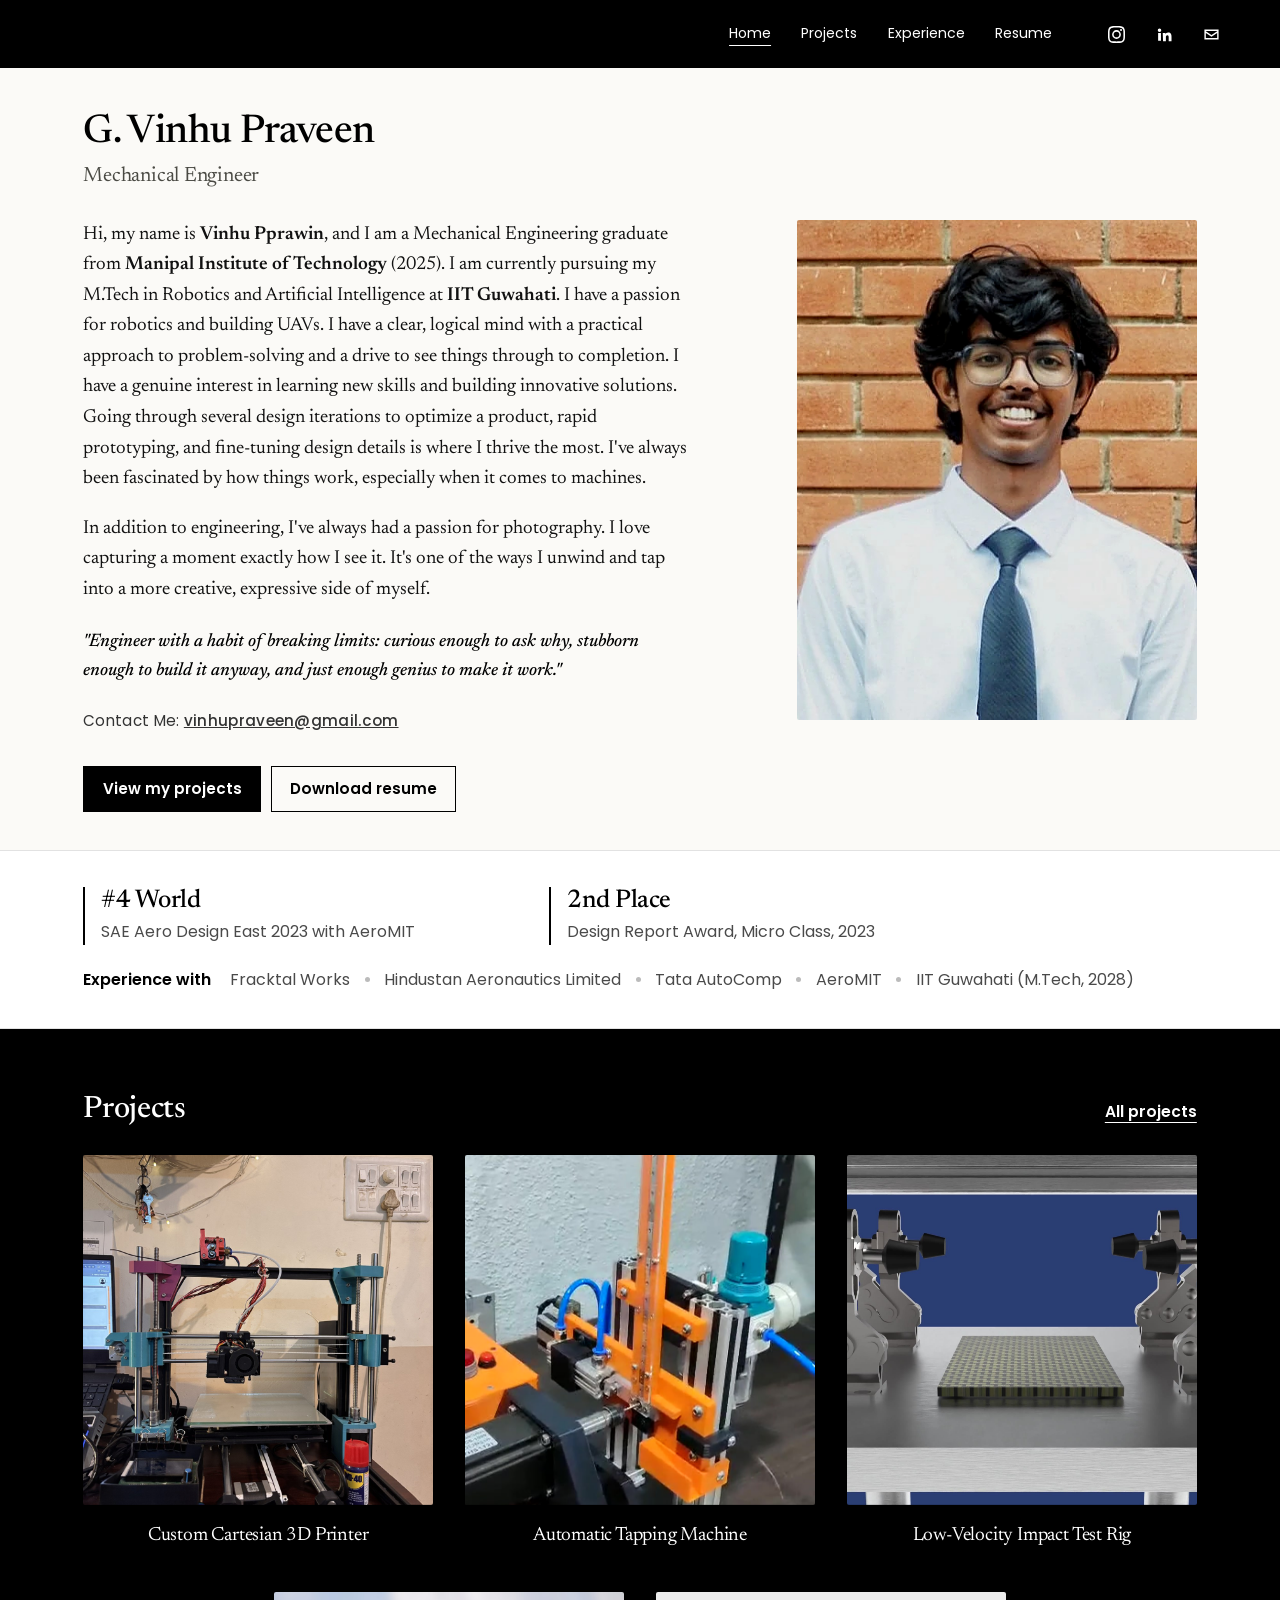
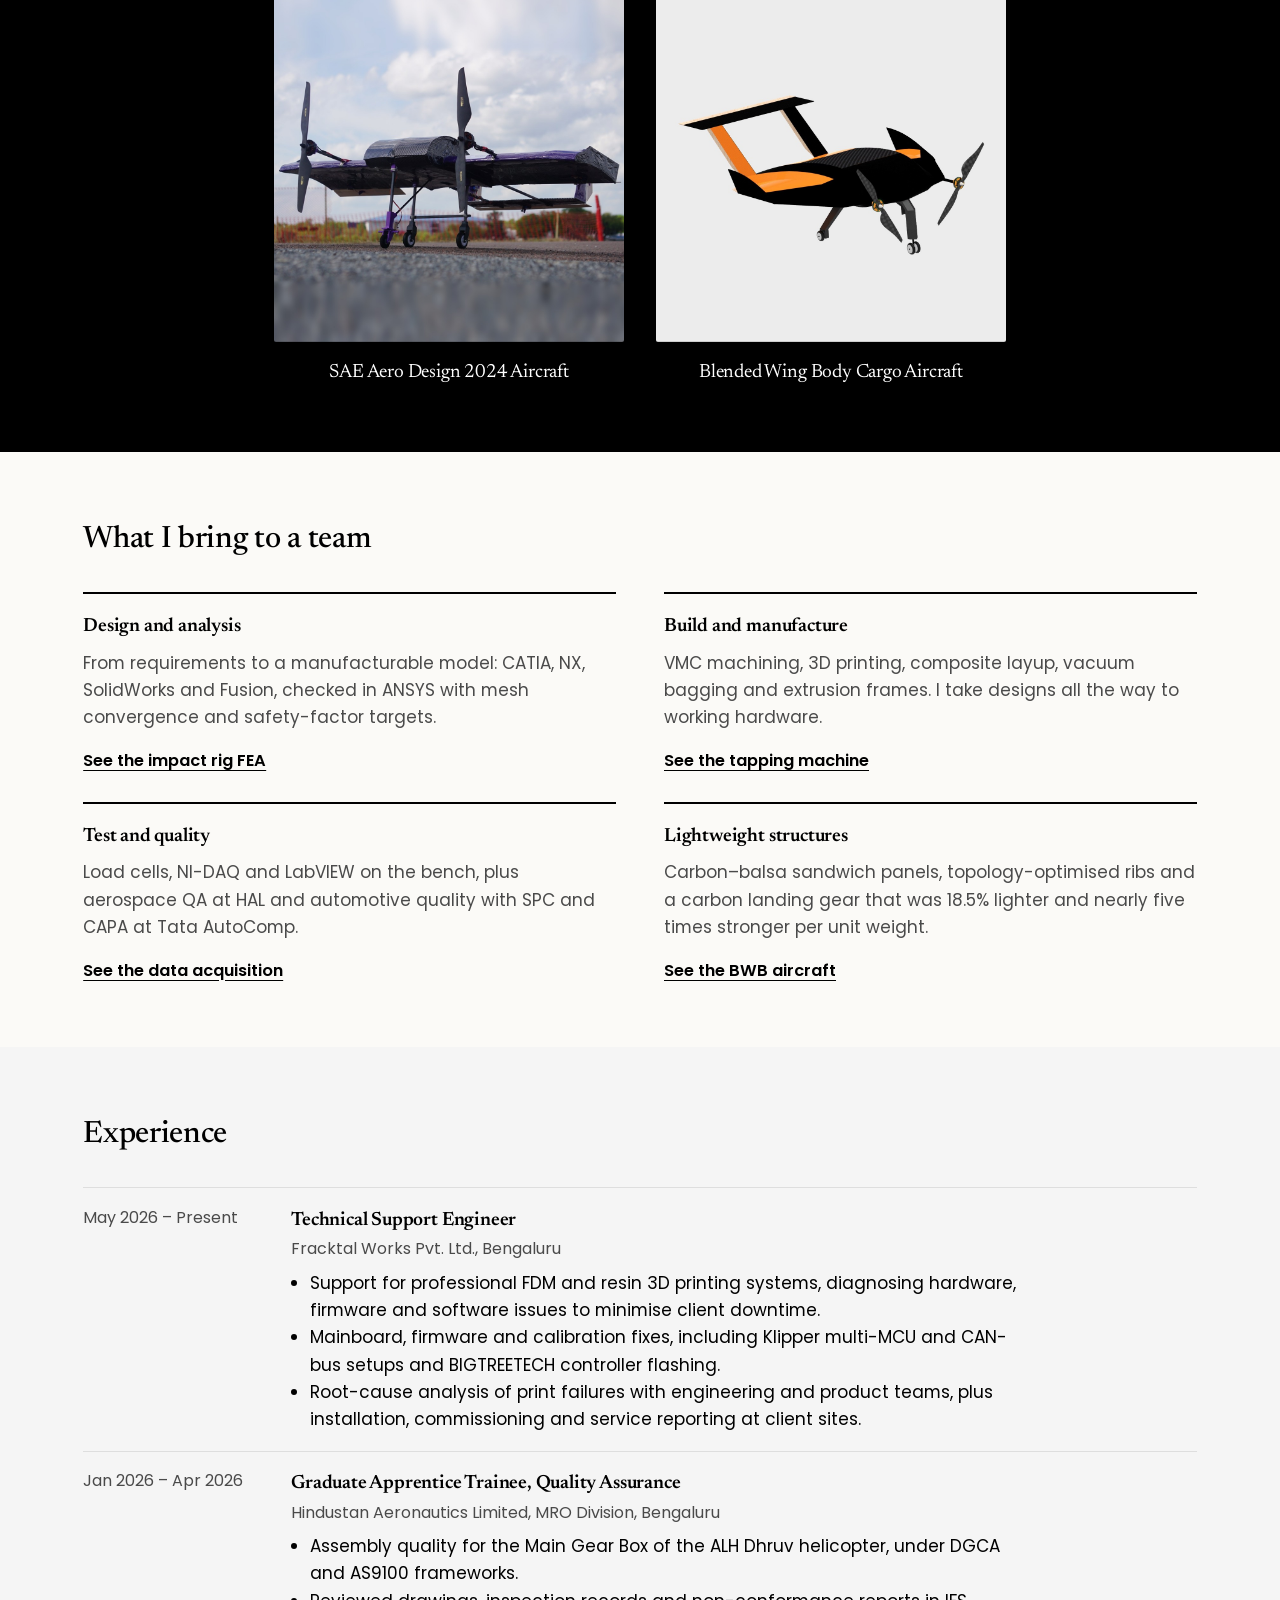
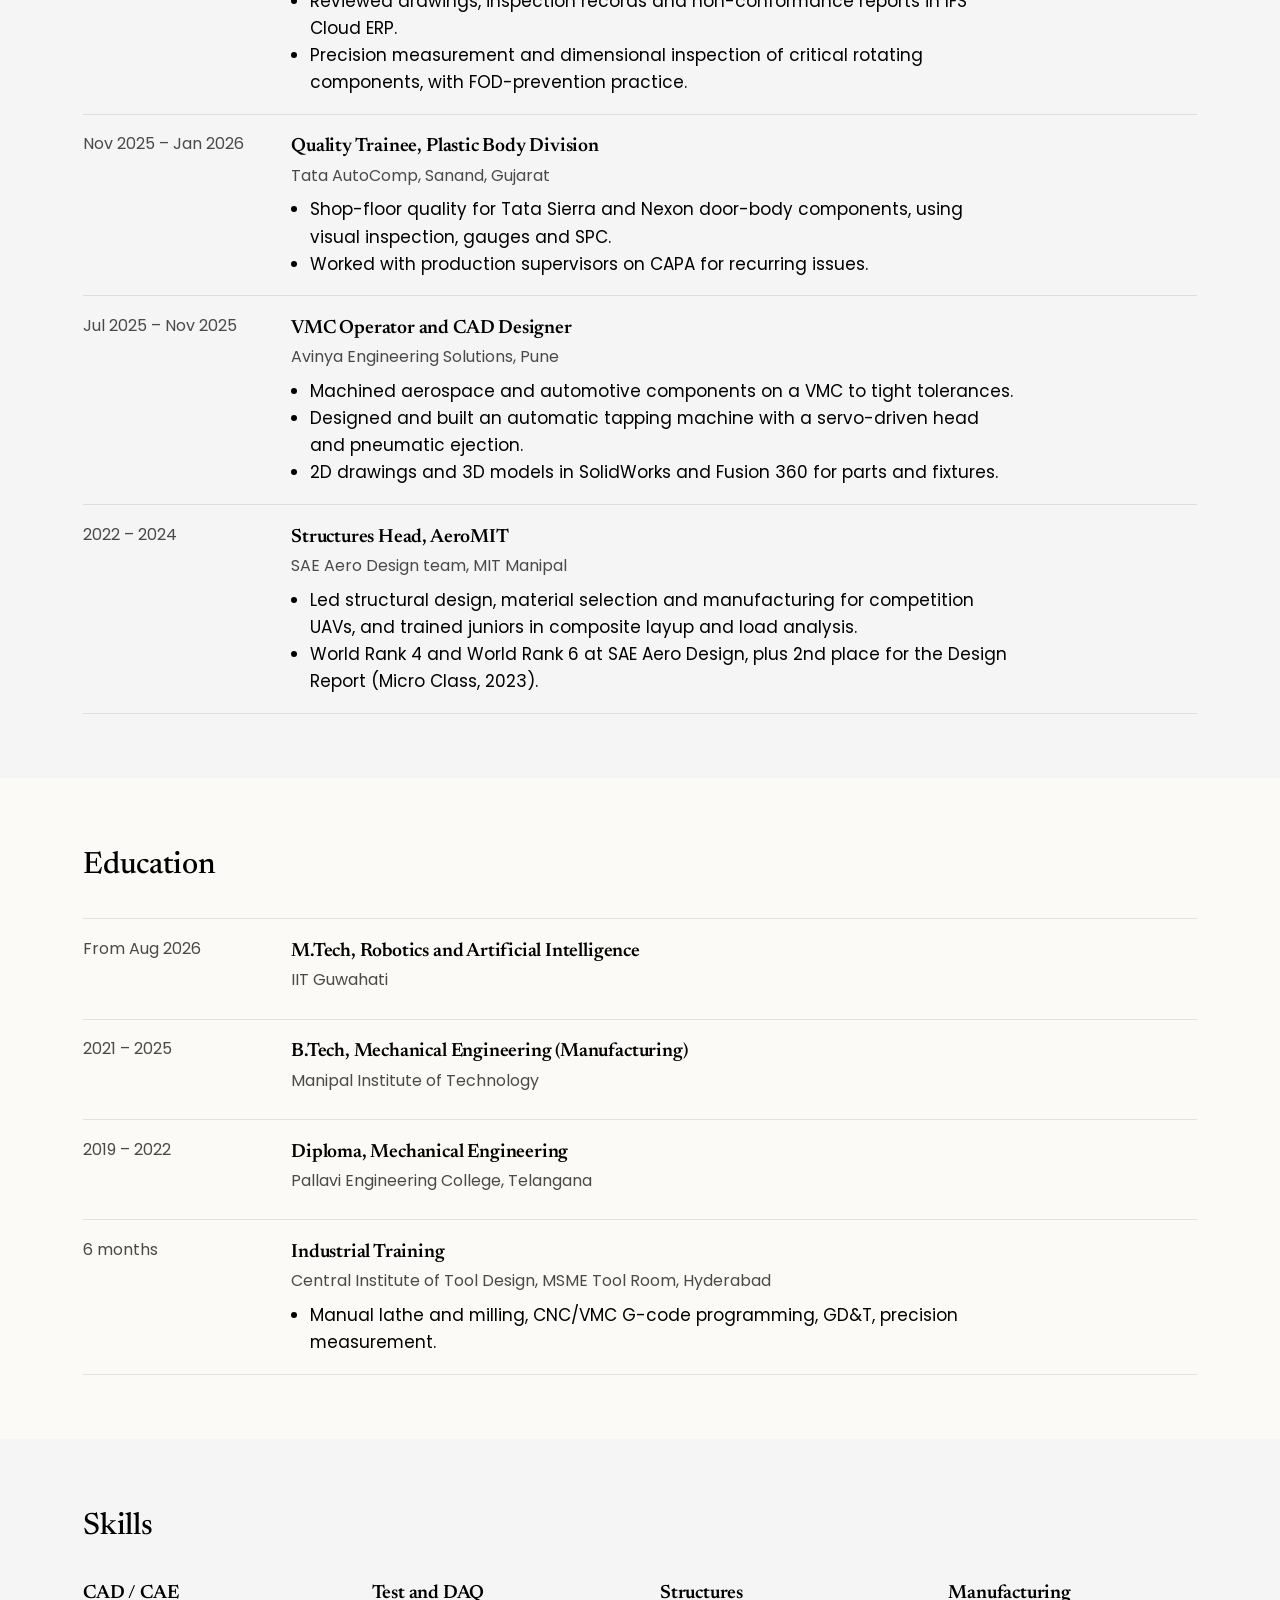
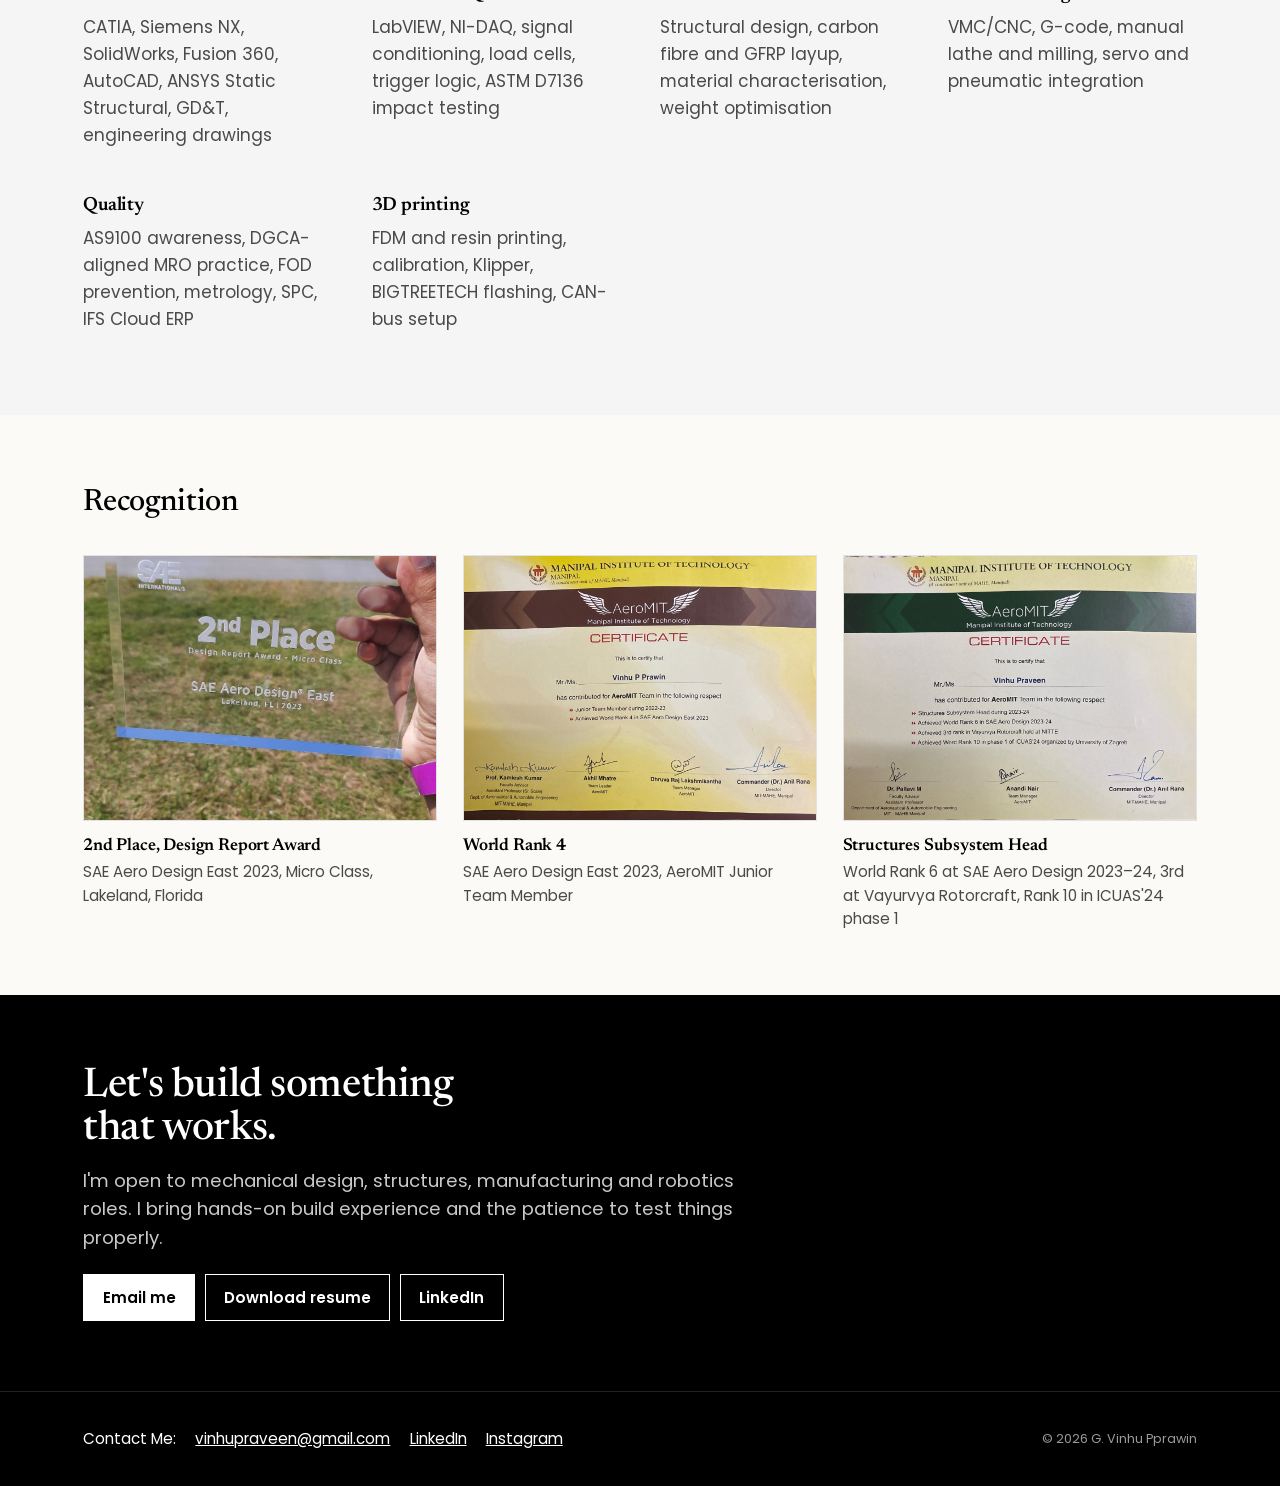
==== index.html @ e90a4df9 "Add files via upload" ====
<!DOCTYPE html>
<html lang="en">
<head>
<meta charset="utf-8">
<meta name="viewport" content="width=device-width, initial-scale=1">
<title>G. Vinhu Pprawin | Mechanical Engineer</title>
<meta name="description" content="Mechanical engineer: design, manufacturing and UAV structures.">
<meta property="og:title" content="G. Vinhu Pprawin | Mechanical Engineer">
<meta property="og:description" content="Mechanical engineer: design, manufacturing and UAV structures.">
<meta property="og:type" content="website">
<meta property="og:image" content="assets/img/portrait.jpg">
<meta name="theme-color" content="#000000">
<link rel="icon" href="data:image/svg+xml,<svg xmlns='http://www.w3.org/2000/svg' viewBox='0 0 100 100'><text y='.9em' font-size='90'>⚙️</text></svg>">
<link rel="preconnect" href="https://fonts.googleapis.com">
<link rel="preconnect" href="https://fonts.gstatic.com" crossorigin>
<link href="https://fonts.googleapis.com/css2?family=Newsreader:ital,opsz,wght@0,6..72,300..600;1,6..72,300..500&family=Poppins:wght@300;400;500;600;700&display=swap" rel="stylesheet">
<link rel="stylesheet" href="style.css">
</head>
<body>
<a class="skip" href="#main">Skip to content</a>
<header class="bar">
  <div class="container">
    <nav class="menu" aria-label="Main">
      <div class="pages">
        <a href="index.html" aria-current="page">Home</a>
        <a href="projects.html">Projects</a>
        <a href="index.html#experience">Experience</a>
        <a href="Vinhu_Pprawin_Resume.pdf" download download="Vinhu_Pprawin_Resume.pdf">Resume</a>
      </div>
      <div class="icons">
        <a href="https://www.instagram.com/praveeen._._/" aria-label="Instagram"><svg viewBox="0 0 24 24" aria-hidden="true"><path d="M12 2.2c3.2 0 3.6 0 4.8.1 3.3.1 4.8 1.7 4.9 4.9.1 1.3.1 1.6.1 4.8s0 3.6-.1 4.8c-.1 3.2-1.7 4.8-4.9 4.9-1.3.1-1.6.1-4.8.1s-3.6 0-4.8-.1c-3.3-.1-4.8-1.7-4.9-4.9C2.2 15.6 2.2 15.2 2.2 12s0-3.6.1-4.8C2.4 3.9 3.9 2.4 7.2 2.3 8.4 2.2 8.8 2.2 12 2.2zM12 0C8.7 0 8.3 0 7.1.1 2.7.3.3 2.7.1 7.1 0 8.3 0 8.7 0 12s0 3.7.1 4.9c.2 4.4 2.6 6.8 7 7 1.2.1 1.6.1 4.9.1s3.7 0 4.9-.1c4.4-.2 6.8-2.6 7-7 .1-1.2.1-1.6.1-4.9s0-3.7-.1-4.9c-.2-4.4-2.6-6.8-7-7C15.7 0 15.3 0 12 0zm0 5.8a6.2 6.2 0 1 0 0 12.4 6.2 6.2 0 0 0 0-12.4zM12 16a4 4 0 1 1 0-8 4 4 0 0 1 0 8zm6.4-11.8a1.4 1.4 0 1 0 0 2.9 1.4 1.4 0 0 0 0-2.9z"/></svg></a>
        <a href="https://www.linkedin.com/in/contactvinhu/" aria-label="LinkedIn"><svg viewBox="0 0 24 24" aria-hidden="true"><path d="M4.98 3.5a2.5 2.5 0 1 1 0 5 2.5 2.5 0 0 1 0-5zM3 9.75h4v11H3zM9.5 9.75h3.8v1.5h.05c.53-1 1.83-2.05 3.77-2.05 4.03 0 4.78 2.65 4.78 6.1v6.2h-4v-5.5c0-1.31-.02-3-1.83-3-1.83 0-2.11 1.43-2.11 2.9v5.6h-4z"/></svg></a>
        <a href="mailto:vinhupraveen@gmail.com" aria-label="Email"><svg viewBox="0 0 24 24" aria-hidden="true"><path d="M2 5h20v14H2zm2 2v.4l8 5.2 8-5.2V7zm16 2.8-8 5.2-8-5.2V17h16z"/></svg></a>
      </div>
    </nav>
  </div>
</header>
<div id="main"></div>
<main>
<section class="intro">
  <div class="inner">
    <header class="intro-head">
      <h1 class="name">G. Vinhu Praveen</h1>
      <p class="role">Mechanical Engineer</p>
    </header>
    <div class="intro-text">
      <p>Hi, my name is <b>Vinhu Pprawin</b>, and I am a Mechanical Engineering graduate from <b>Manipal Institute of Technology</b> (2025). I am currently pursuing my M.Tech in Robotics and Artificial Intelligence at <b>IIT Guwahati</b>. I have a passion for robotics and building UAVs. I have a clear, logical mind with a practical approach to problem-solving and a drive to see things through to completion. I have a genuine interest in learning new skills and building innovative solutions. Going through several design iterations to optimize a product, rapid prototyping, and fine-tuning design details is where I thrive the most. I've always been fascinated by how things work, especially when it comes to machines.</p>
      <p>In addition to engineering, I've always had a passion for photography. I love capturing a moment exactly how I see it. It's one of the ways I unwind and tap into a more creative, expressive side of myself.</p>
      <p class="quote">"Engineer with a habit of breaking limits: curious enough to ask why, stubborn enough to build it anyway, and just enough genius to make it work."</p>
      <p class="contact-line">Contact Me: <a href="mailto:vinhupraveen@gmail.com">vinhupraveen@gmail.com</a></p>
      <div class="cta">
        <a class="btn btn-solid" href="projects.html">View my projects</a>
        <a class="btn" href="Vinhu_Pprawin_Resume.pdf" download download="Vinhu_Pprawin_Resume.pdf">Download resume</a>
      </div>
    </div>
    <div class="portrait"><img src="portrait.jpg" alt="Portrait of Vinhu Pprawin"></div>
  </div>
</section>

<section class="reveal stats" aria-label="Highlights">
  <div class="inner">
    <dl class="stat-grid">
      <div><dt>#4 World</dt><dd>SAE Aero Design East 2023 with AeroMIT</dd></div>
      <div><dt>2nd Place</dt><dd>Design Report Award, Micro Class, 2023</dd></div>
    </dl>
    <p class="orgs"><span>Experience with</span> Fracktal Works <i></i> Hindustan Aeronautics Limited <i></i> Tata AutoComp <i></i> AeroMIT <i></i> IIT Guwahati (M.Tech, 2028)</p>
  </div>
</section>

<section class="reveal band" id="projects">
  <div class="inner">
    <div class="band-head">
      <h2 class="band-title">Projects</h2>
      <a class="band-link" href="projects.html">All projects</a>
    </div>
    <div class="grid">
      <a class="tile" href="cartesian-3d-printer.html">
        <div class="thumb"><img src="printer-thumb.jpg" alt="Custom Cartesian 3D printer on a workbench" loading="lazy"></div>
        <h3>Custom Cartesian 3D Printer</h3>
      </a>
      <a class="tile" href="automatic-tapping-machine.html">
        <div class="thumb"><img src="tapping-poster.jpg" alt="Automatic tapping machine with servo-driven head and pneumatic ejector" loading="lazy" style="object-position:50% 45%"></div>
        <h3>Automatic Tapping Machine</h3>
      </a>
      <a class="tile" href="lvi-impact-tester.html">
        <div class="thumb"><img src="lvi-thumb.jpg" alt="Render of a composite panel in the impact test fixture" loading="lazy"></div>
        <h3>Low-Velocity Impact Test Rig</h3>
      </a>
      <a class="tile" href="aeromit-2024.html">
        <div class="thumb"><img src="am24-thumb.jpg" alt="AeroMIT's 2024 competition aircraft on the runway" loading="lazy"></div>
        <h3>SAE Aero Design 2024 Aircraft</h3>
      </a>
      <a class="tile" href="aeromit-bwb-2023.html">
        <div class="thumb"><img src="bwb-thumb.jpg" alt="Render of AeroMIT's blended wing body aircraft" loading="lazy"></div>
        <h3>Blended Wing Body Cargo Aircraft</h3>
      </a>
      </div>
  </div>
</section>

<section class="reveal block" id="capabilities">
  <div class="inner">
    <h2 class="block-title">What I bring to a team</h2>
    <div class="caps">
      <article>
        <h3>Design and analysis</h3>
        <p>From requirements to a manufacturable model: CATIA, NX, SolidWorks and Fusion, checked in ANSYS with mesh convergence and safety-factor targets.</p>
        <a href="lvi-impact-tester.html">See the impact rig FEA</a>
      </article>
      <article>
        <h3>Build and manufacture</h3>
        <p>VMC machining, 3D printing, composite layup, vacuum bagging and extrusion frames. I take designs all the way to working hardware.</p>
        <a href="automatic-tapping-machine.html">See the tapping machine</a>
      </article>
      <article>
        <h3>Test and quality</h3>
        <p>Load cells, NI-DAQ and LabVIEW on the bench, plus aerospace QA at HAL and automotive quality with SPC and CAPA at Tata AutoComp.</p>
        <a href="lvi-impact-tester.html#data">See the data acquisition</a>
      </article>
      <article>
        <h3>Lightweight structures</h3>
        <p>Carbon–balsa sandwich panels, topology-optimised ribs and a carbon landing gear that was 18.5% lighter and nearly five times stronger per unit weight.</p>
        <a href="aeromit-bwb-2023.html">See the BWB aircraft</a>
      </article>
    </div>
  </div>
</section>
<section class="reveal block alt" id="experience">
  <div class="inner">
    <h2 class="block-title">Experience</h2>
    <div class="rows">
      <div class="row"><div class="when">May 2026 – Present</div><div><h3>Technical Support Engineer</h3><p class="org">Fracktal Works Pvt. Ltd., Bengaluru</p><ul><li>Support for professional FDM and resin 3D printing systems, diagnosing hardware, firmware and software issues to minimise client downtime.</li><li>Mainboard, firmware and calibration fixes, including Klipper multi-MCU and CAN-bus setups and BIGTREETECH controller flashing.</li><li>Root-cause analysis of print failures with engineering and product teams, plus installation, commissioning and service reporting at client sites.</li></ul></div></div>
      <div class="row"><div class="when">Jan 2026 – Apr 2026</div><div><h3>Graduate Apprentice Trainee, Quality Assurance</h3><p class="org">Hindustan Aeronautics Limited, MRO Division, Bengaluru</p><ul><li>Assembly quality for the Main Gear Box of the ALH Dhruv helicopter, under DGCA and AS9100 frameworks.</li><li>Reviewed drawings, inspection records and non-conformance reports in IFS Cloud ERP.</li><li>Precision measurement and dimensional inspection of critical rotating components, with FOD-prevention practice.</li></ul></div></div>
      <div class="row"><div class="when">Nov 2025 – Jan 2026</div><div><h3>Quality Trainee, Plastic Body Division</h3><p class="org">Tata AutoComp, Sanand, Gujarat</p><ul><li>Shop-floor quality for Tata Sierra and Nexon door-body components, using visual inspection, gauges and SPC.</li><li>Worked with production supervisors on CAPA for recurring issues.</li></ul></div></div>
      <div class="row"><div class="when">Jul 2025 – Nov 2025</div><div><h3>VMC Operator and CAD Designer</h3><p class="org">Avinya Engineering Solutions, Pune</p><ul><li>Machined aerospace and automotive components on a VMC to tight tolerances.</li><li>Designed and built an automatic tapping machine with a servo-driven head and pneumatic ejection.</li><li>2D drawings and 3D models in SolidWorks and Fusion 360 for parts and fixtures.</li></ul></div></div>
      <div class="row"><div class="when">2022 – 2024</div><div><h3>Structures Head, AeroMIT</h3><p class="org">SAE Aero Design team, MIT Manipal</p><ul><li>Led structural design, material selection and manufacturing for competition UAVs, and trained juniors in composite layup and load analysis.</li><li>World Rank 4 and World Rank 6 at SAE Aero Design, plus 2nd place for the Design Report (Micro Class, 2023).</li></ul></div></div>
    </div>
  </div>
</section>

<section class="reveal block" id="education">
  <div class="inner">
    <h2 class="block-title">Education</h2>
    <div class="rows">
      <div class="row"><div class="when">From Aug 2026</div><div><h3>M.Tech, Robotics and Artificial Intelligence</h3><p class="org">IIT Guwahati</p></div></div>
      <div class="row"><div class="when">2021 – 2025</div><div><h3>B.Tech, Mechanical Engineering (Manufacturing)</h3><p class="org">Manipal Institute of Technology</p></div></div>
      <div class="row"><div class="when">2019 – 2022</div><div><h3>Diploma, Mechanical Engineering</h3><p class="org">Pallavi Engineering College, Telangana</p></div></div>
      <div class="row"><div class="when">6 months</div><div><h3>Industrial Training</h3><p class="org">Central Institute of Tool Design, MSME Tool Room, Hyderabad</p><ul><li>Manual lathe and milling, CNC/VMC G-code programming, GD&amp;T, precision measurement.</li></ul></div></div>
    </div>
  </div>
</section>

<section class="reveal block alt" id="skills">
  <div class="inner">
    <h2 class="block-title">Skills</h2>
    <div class="skills">
      <div><h3>CAD / CAE</h3><p>CATIA, Siemens NX, SolidWorks, Fusion 360, AutoCAD, ANSYS Static Structural, GD&amp;T, engineering drawings</p></div>
      <div><h3>Test and DAQ</h3><p>LabVIEW, NI-DAQ, signal conditioning, load cells, trigger logic, ASTM D7136 impact testing</p></div>
      <div><h3>Structures</h3><p>Structural design, carbon fibre and GFRP layup, material characterisation, weight optimisation</p></div>
      <div><h3>Manufacturing</h3><p>VMC/CNC, G-code, manual lathe and milling, servo and pneumatic integration</p></div>
      <div><h3>Quality</h3><p>AS9100 awareness, DGCA-aligned MRO practice, FOD prevention, metrology, SPC, IFS Cloud ERP</p></div>
      <div><h3>3D printing</h3><p>FDM and resin printing, calibration, Klipper, BIGTREETECH flashing, CAN-bus setup</p></div>
    </div>
  </div>
</section>

<section class="reveal block" id="recognition">
  <div class="inner">
    <h2 class="block-title">Recognition</h2>
    <div class="awards">
      <figure><img src="bwb-award.jpg" alt="2nd Place Design Report Award, SAE Aero Design East 2023" loading="lazy"><figcaption><b>2nd Place, Design Report Award</b>SAE Aero Design East 2023, Micro Class, Lakeland, Florida</figcaption></figure>
      <figure><img src="cert-aeromit-2023.jpg" alt="AeroMIT certificate, Junior Team Member 2022–23, World Rank 4" loading="lazy"><figcaption><b>World Rank 4</b>SAE Aero Design East 2023, AeroMIT Junior Team Member</figcaption></figure>
      <figure><img src="cert-aeromit-2024.jpg" alt="AeroMIT certificate, Structures Subsystem Head 2023–24" loading="lazy"><figcaption><b>Structures Subsystem Head</b>World Rank 6 at SAE Aero Design 2023–24, 3rd at Vayurvya Rotorcraft, Rank 10 in ICUAS'24 phase 1</figcaption></figure>
    </div>
  </div>
</section>

<section class="reveal hire">
  <div class="inner">
    <h2>Let's build something that works.</h2>
    <p>I'm open to mechanical design, structures, manufacturing and robotics roles. I bring hands-on build experience and the patience to test things properly.</p>
    <div class="cta">
      <a class="btn btn-light" href="mailto:vinhupraveen@gmail.com">Email me</a>
      <a class="btn btn-ghost" href="Vinhu_Pprawin_Resume.pdf" download download="Vinhu_Pprawin_Resume.pdf">Download resume</a>
      <a class="btn btn-ghost" href="https://www.linkedin.com/in/contactvinhu/">LinkedIn</a>
    </div>
  </div>
</section>
</main>
<footer class="foot">
  <div class="inner">
    <div>Contact Me: <a href="mailto:vinhupraveen@gmail.com">vinhupraveen@gmail.com</a><a href="https://www.linkedin.com/in/contactvinhu/">LinkedIn</a><a href="https://www.instagram.com/praveeen._._/">Instagram</a></div>
    <small>© 2026 G. Vinhu Pprawin</small>
  </div>
</footer>
<script>
(function(){
  var els = [].slice.call(document.querySelectorAll('.reveal'));
  if (!els.length || location.hash) return;
  if (matchMedia('(prefers-reduced-motion: reduce)').matches) return;
  if (!('IntersectionObserver' in window)) return;
  els.forEach(function(el){ el.classList.add('pre'); });
  function show(el){ el.classList.add('in'); }
  var io = new IntersectionObserver(function(entries){
    entries.forEach(function(e){ if (e.isIntersecting) { show(e.target); io.unobserve(e.target); } });
  }, { rootMargin: '0px 0px -6% 0px', threshold: 0.02 });
  els.forEach(function(el){ io.observe(el); });
  function sweep(){
    els.forEach(function(el){
      var r = el.getBoundingClientRect();
      if (r.top < (window.innerHeight || 0) + 80) show(el);
    });
  }
  window.addEventListener('scroll', sweep, { passive: true });
  window.addEventListener('resize', sweep);
  window.addEventListener('load', sweep);
  setTimeout(function(){ els.forEach(show); }, 6000);
})();
</script>
</script>

</body>
</html>
---- style.css ----
/* Layout follows the reference: white header and page, geometric sans,
   oversized name, bold underlined text links, black "Latest Projects" band. */
:root {
  --white: #ffffff;
  --black: #000000;
  --text: #000000;
  --soft: #4a4a4a;
  --line: #e2e2e2;
  --font: "Poppins", "Helvetica Neue", Arial, sans-serif;
  --pad: clamp(1.25rem, 5vw, 3.75rem);
}
* { box-sizing: border-box; }
html { scroll-behavior: smooth; }
body { margin: 0; background: var(--white); color: var(--text); font-family: var(--font); font-size: 1rem; line-height: 1.55; }
img, video { max-width: 100%; height: auto; display: block; }
a { color: inherit; }
:focus-visible { outline: 2px solid #000; outline-offset: 3px; }
@media (prefers-reduced-motion: reduce) { html { scroll-behavior: auto; } * { transition: none !important; } }
p { margin: 0 0 1em; }
.container { max-width: 1480px; margin: 0 auto; padding: 0 var(--pad); }
.inner { max-width: 1480px; margin: 0 auto; padding: 0 clamp(1.25rem, 11vw, 10rem); }

/* Header */
.bar { background: var(--black); color: var(--white); }
.bar .container { display: flex; align-items: center; justify-content: space-between; min-height: 110px; gap: 1rem; flex-wrap: wrap; }
.logo { display: flex; align-items: center; text-decoration: none; }
.logo svg { width: 50px; height: 50px; }
.menu { display: flex; align-items: center; gap: 2.4rem; flex-wrap: wrap; }
.menu .pages { display: flex; gap: 2.4rem; margin-right: 1.6rem; }
.menu .icons { display: flex; gap: 2.4rem; }
.menu a { text-decoration: none; font-size: 1.05rem; display: inline-flex; align-items: center; }
.menu a:hover, .menu a[aria-current="page"] { text-decoration: underline; text-underline-offset: 7px; text-decoration-thickness: 1px; }
.menu a { color: #fff; }
.menu svg { width: 19px; height: 19px; fill: #fff; }

/* Home intro */
.intro { padding: clamp(1rem, 3vw, 3.5rem) 0 clamp(3rem, 4vw, 4rem); }
.intro .inner { display: grid; grid-template-columns: 1.15fr 0.85fr; gap: clamp(2rem, 5vw, 5rem); align-items: start; }
.name { font-size: clamp(1.6rem, 3.35vw, 3.6rem); font-weight: 700; line-height: 1.05; letter-spacing: -0.02em; margin: 1rem 0 1rem; white-space: nowrap; }
.role { font-size: clamp(1.3rem, 1.8vw, 1.75rem); font-weight: 600; letter-spacing: -0.01em; margin: 0 0 1.6rem; }
.intro p { max-width: 46rem; }
.textlinks-unused { display: flex; flex-direction: column; align-items: flex-start; gap: 1.4rem; margin-top: 0.2rem; }
.textlinks a { font-size: clamp(1.4rem, 1.9vw, 1.8rem); font-weight: 600; letter-spacing: -0.01em; text-decoration-thickness: 2px; text-underline-offset: 5px; }
.textlinks a:hover { opacity: 0.7; }
.portrait img { width: 100%; max-width: 520px; aspect-ratio: 4 / 5; object-fit: cover; margin-left: auto; }
.intro .quote { font-weight: 600; margin-top: 1.4rem; }
.contact-line { margin-top: 1.4rem; font-size: 1.05rem; }
.contact-line a { font-weight: 600; }

/* Black project band */
.band { background: var(--black); color: var(--white); padding: clamp(3rem, 6vw, 4.5rem) 0 clamp(3.5rem, 7vw, 6rem); }
.band-title { font-size: clamp(2.2rem, 3.6vw, 3.4rem); font-weight: 600; letter-spacing: -0.02em; margin: 0 0 2.4rem; line-height: 1.1; }
.grid { display: grid; grid-template-columns: repeat(3, 1fr); gap: 3rem 2.5rem; }
.tile { text-decoration: none; display: block; color: inherit; }
.tile .thumb { aspect-ratio: 1 / 1; overflow: hidden; background: #1b1b1b; }
.tile .thumb img { width: 100%; height: 100%; object-fit: cover; transition: transform 0.6s ease; }
a.tile:hover .thumb img { transform: scale(1.03); }
.tile h3 { font-size: clamp(1.2rem, 1.7vw, 1.75rem); font-weight: 400; letter-spacing: -0.01em; margin: 1rem 0 0; text-align: center; }
.tile p { color: #bdbdbd; margin: 0; }
a.tile:hover h3 { text-decoration: underline; text-underline-offset: 5px; text-decoration-thickness: 2px; }
.thumb.blank { display: flex; align-items: center; justify-content: center; color: #777; }

/* White content sections */
.block { padding: clamp(3rem, 6vw, 5rem) 0; }
.block-title { font-size: clamp(2rem, 3.2vw, 3rem); font-weight: 600; letter-spacing: -0.02em; margin: 0 0 2rem; }
.rows { border-top: 1px solid var(--line); }
.row { display: grid; grid-template-columns: 11rem 1fr; gap: 2rem; padding: 1.5rem 0; border-bottom: 1px solid var(--line); }
.row .when { color: var(--soft); }
.row h3 { margin: 0; font-size: 1.2rem; font-weight: 600; }
.row .org { color: var(--soft); margin: 0.1rem 0 0.5rem; }
.row ul { margin: 0; padding-left: 1.2rem; }
.skills { display: grid; grid-template-columns: repeat(auto-fit, minmax(200px, 1fr)); gap: 1.5rem 2.5rem; }
.skills h3 { margin: 0 0 0.3rem; font-size: 1.1rem; font-weight: 600; }
.skills p { color: var(--soft); }

/* Footer */
.foot { background: var(--black); color: var(--white); padding: 2.5rem 0; }
.foot .inner { display: flex; justify-content: space-between; gap: 1rem; flex-wrap: wrap; align-items: center; }
.foot a { margin-right: 1.5rem; }
.foot small { color: #9a9a9a; }

/* Project pages */
.post { max-width: 1060px; margin: 0 auto; padding: clamp(1rem, 3vw, 2.5rem) var(--pad) 4rem; }
.post h1 { font-size: clamp(2.4rem, 4.8vw, 4.2rem); font-weight: 600; letter-spacing: -0.02em; line-height: 1.05; margin: 0 0 1.2rem; }
.highlights { margin: 0 0 2rem; padding-left: 1.2rem; font-size: 1.15rem; }
.meta { display: grid; grid-template-columns: repeat(auto-fit, minmax(170px, 1fr)); gap: 0.8rem 2rem; font-size: 0.95rem; margin: 0 0 2.5rem; padding: 1.1rem 0; border-top: 1px solid var(--line); border-bottom: 1px solid var(--line); }
.meta b { display: block; font-weight: 600; }
.post h2 { font-size: clamp(1.7rem, 2.8vw, 2.4rem); font-weight: 600; letter-spacing: -0.02em; margin: 3.2rem 0 1rem; }
.post h3 { font-size: 1.25rem; font-weight: 600; margin: 1.8rem 0 0.6rem; }
.post ul { padding-left: 1.2rem; }
.post li { margin-bottom: 0.3rem; }
.media { margin: 2rem 0; }
.media img, .media video { width: 100%; }
.media figcaption { font-size: 0.9rem; color: var(--soft); margin-top: 0.5rem; text-align: center; }
.video { background: #000; }
.two { display: grid; grid-template-columns: 1fr 1fr; gap: 1.5rem; align-items: center; }
.two .media { margin: 0; }
.phones { display: grid; grid-template-columns: 1fr 1fr; gap: 1.5rem; max-width: 640px; margin: 2rem auto; }
.phones .media { margin: 0; }
.narrow { max-width: 300px; margin: 0 auto; }
.specs { width: 100%; border-collapse: collapse; margin: 1rem 0 2rem; }
.specs th, .specs td { text-align: left; padding: 0.6rem 0.8rem 0.6rem 0; border-bottom: 1px solid var(--line); vertical-align: top; }
.specs th { font-weight: 600; }
.scroll { overflow-x: auto; }
.scroll table { min-width: 520px; }
.back { display: inline-block; margin-top: 2.5rem; font-size: 1.4rem; font-weight: 600; text-decoration-thickness: 2px; text-underline-offset: 5px; }

@media (max-width: 900px) {
  .bar .container { min-height: 96px; }
  .intro .inner, .two { grid-template-columns: 1fr; }
  .portrait img { margin: 0; }
  .row { grid-template-columns: 1fr; gap: 0.2rem; }
  .menu, .menu .pages, .menu .icons { gap: 1.2rem; }
  .menu .pages { margin-right: 0.4rem; }
}
@media (max-width: 480px) { .phones { grid-template-columns: 1fr; } }

/* Full-width projects page, as on the reference */
.gallery { padding: clamp(2.5rem, 6vw, 5.5rem) clamp(1rem, 2.7vw, 3.2rem) 5rem; }
.gallery .grid { gap: clamp(2rem, 4vw, 3.5rem) clamp(1rem, 2.1vw, 2.5rem); }
.gallery .tile h3 { color: #000; }
@media (max-width: 1000px) { .grid { grid-template-columns: repeat(2, 1fr); } }
@media (max-width: 600px) { .grid { grid-template-columns: 1fr; } }

/* ---------- v6 additions ---------- */
.skip { position: absolute; left: -999px; top: 0; background: #fff; color: #000; padding: .5rem 1rem; z-index: 50; }
.skip:focus { left: 1rem; }
.bar { position: sticky; top: 0; z-index: 20; }
.bar .container { min-height: 84px; }
.wordmark { color: #fff; text-decoration: none; font-weight: 600; font-size: 1.2rem; letter-spacing: -0.01em; }
.wordmark:hover { opacity: .8; }
.menu a { font-size: .98rem; }
.menu :focus-visible { outline-color: #fff; }

.intro { padding-top: clamp(3rem, 6vw, 5.5rem); }
.intro-text { animation: rise .7s ease-out both; }
.portrait { animation: rise .7s .15s ease-out both; }
@keyframes rise { from { opacity: 0; transform: translateY(14px); } to { opacity: 1; transform: none; } }
.cta { display: flex; flex-wrap: wrap; gap: .8rem; margin-top: 1.8rem; }
.btn { display: inline-block; padding: .85rem 1.5rem; border: 2px solid #000; color: #000; text-decoration: none; font-weight: 600; font-size: .98rem; transition: background .2s, color .2s; }
.btn:hover { background: #000; color: #fff; }
.btn-solid { background: #000; color: #fff; }
.btn-solid:hover { background: #fff; color: #000; }
.btn-light { background: #fff; color: #000; border-color: #fff; }
.btn-light:hover { background: transparent; color: #fff; }
.btn-ghost { color: #fff; border-color: #fff; }
.btn-ghost:hover { background: #fff; color: #000; }

/* Highlights */
.stats { border-top: 1px solid var(--line); border-bottom: 1px solid var(--line); padding: clamp(2rem, 4vw, 3rem) 0; }
.stat-grid { display: grid; grid-template-columns: repeat(4, 1fr); gap: 1.5rem 2rem; margin: 0; }
.stat-grid div { border-left: 3px solid #000; padding-left: 1rem; }
.stat-grid dt { font-size: clamp(1.7rem, 2.8vw, 2.5rem); font-weight: 700; letter-spacing: -0.02em; line-height: 1.1; }
.stat-grid dd { margin: .35rem 0 0; color: var(--soft); font-size: .95rem; }
.orgs { margin: 2rem 0 0; color: var(--soft); font-size: .98rem; display: flex; flex-wrap: wrap; align-items: center; gap: .4rem .9rem; }
.orgs span { color: #000; font-weight: 600; margin-right: .3rem; }
.orgs i { width: 5px; height: 5px; background: #bbb; border-radius: 50%; display: inline-block; }

/* Project band header */
.band-head { display: flex; justify-content: space-between; align-items: baseline; gap: 1rem; flex-wrap: wrap; margin-bottom: 2.4rem; }
.band-head .band-title { margin: 0; }
.band-link { color: #fff; font-weight: 600; text-underline-offset: 5px; }
.tile .thumb { position: relative; }
.tile .thumb::after { content: "View project"; position: absolute; inset: auto 0 0 0; padding: .8rem 1rem; background: rgba(0,0,0,.72); color: #fff; font-size: .9rem; font-weight: 500; transform: translateY(100%); transition: transform .3s ease; }
a.tile:hover .thumb::after, a.tile:focus-visible .thumb::after { transform: none; }

/* Capabilities */
.caps { display: grid; grid-template-columns: repeat(4, 1fr); gap: 2rem; }
.caps article { border-top: 3px solid #000; padding-top: 1.1rem; display: flex; flex-direction: column; }
.caps h3 { font-size: 1.2rem; font-weight: 600; margin: 0 0 .5rem; }
.caps p { color: var(--soft); flex: 1; }
.caps a { font-weight: 600; text-underline-offset: 4px; }

.block.alt { background: #f5f5f5; }
.block.alt .rows, .block.alt .row { border-color: #dedede; }

/* Recognition */
.awards { display: grid; grid-template-columns: repeat(3, 1fr); gap: 2rem; align-items: start; }
.awards img { width: 100%; aspect-ratio: 4 / 3; object-fit: cover; border: 1px solid var(--line); }
.awards figure { margin: 0; }
.awards figcaption { margin-top: .8rem; color: var(--soft); font-size: .95rem; }
.awards figcaption b { display: block; color: #000; font-weight: 600; font-size: 1.05rem; }

/* Hire CTA */
.hire { background: #000; color: #fff; padding: clamp(4rem, 8vw, 7rem) 0; }
.hire h2 { font-size: clamp(2.2rem, 4.5vw, 4rem); font-weight: 700; letter-spacing: -0.02em; line-height: 1.05; margin: 0 0 1rem; max-width: 16ch; }
.hire p { color: #c9c9c9; max-width: 50ch; font-size: 1.1rem; }
.foot { border-top: 1px solid #222; }

/* Projects page heading */
.gallery-head { margin: 0 0 2.5rem; padding: 0 .2rem; }
.gallery-head h1 { font-size: clamp(2.4rem, 4.5vw, 4rem); font-weight: 700; letter-spacing: -0.02em; margin: 0 0 .4rem; }
.gallery-head p { color: var(--soft); max-width: 60ch; margin: 0; }

/* Project pager */
.pager { display: grid; grid-template-columns: 1fr auto 1fr; gap: 1rem; align-items: center; margin-top: 4rem; padding-top: 2rem; border-top: 1px solid var(--line); }
.pager a { text-decoration: none; font-weight: 600; font-size: 1.1rem; }
.pager a span { display: block; font-weight: 400; font-size: .85rem; color: var(--soft); }
.pager a:hover { text-decoration: underline; text-underline-offset: 4px; }
.pager-all { border: 2px solid #000; padding: .6rem 1.1rem; font-size: .95rem !important; }
.pager-next { text-align: right; }

@media (max-width: 1100px) { .caps, .stat-grid { grid-template-columns: repeat(2, 1fr); } }
@media (max-width: 900px) {
  .name { white-space: normal; font-size: clamp(2rem, 8vw, 3rem); }
  .awards { grid-template-columns: 1fr; }
  .pager { grid-template-columns: 1fr; }
  .pager-next { text-align: left; }
  .pager-all { justify-self: start; }
  .wordmark { font-size: 1.05rem; }
}
@media (max-width: 560px) { .caps, .stat-grid { grid-template-columns: 1fr; } .menu .pages a:nth-child(3) { display: none; } }
@media (prefers-reduced-motion: reduce) { .intro-text, .portrait { animation: none; } .tile .thumb::after { transition: none; } }
@media (max-width: 700px) {
  .bar .container { padding-top: .8rem; padding-bottom: .8rem; min-height: 0; row-gap: .5rem; }
  .menu { width: 100%; justify-content: space-between; gap: .8rem; }
  .menu .pages, .menu .icons { gap: 1rem; margin: 0; }
  .menu a { font-size: .92rem; }
  .bar { position: static; }
}
.foot .inner > div { display: flex; flex-wrap: wrap; gap: .4rem 1.2rem; align-items: baseline; }
.foot a { margin-right: 0; }
@media (max-width: 700px) { .scroll table { min-width: 0; } .specs th, .specs td { padding-right: .5rem; } }

/* Video players: black only behind the video, readable captions, widescreen reels */
.media.video { background: none; }
.media.video video { background: #000; aspect-ratio: 16 / 9; object-fit: contain; }
.media.video figcaption { color: var(--soft); }
.reels { display: grid; grid-template-columns: 1fr; gap: 2.2rem; margin: 2rem 0; }
.reels .media { margin: 0; }
.post .media.wide, .post .reels { margin-left: calc(-1 * min(6vw, 5rem)); margin-right: calc(-1 * min(6vw, 5rem)); }
@media (max-width: 1100px) { .post .media.wide, .post .reels { margin-left: 0; margin-right: 0; } }

/* Homepage intro: editorial serif setting */
.intro { --serif: "Newsreader", Georgia, "Times New Roman", serif; }
.intro .name {
  font-family: var(--serif); font-weight: 500; letter-spacing: -0.015em;
  font-size: clamp(1.9rem, 3.7vw, 4rem); line-height: 1.02; margin: .6rem 0 .6rem;
}
.intro .role {
  font-family: var(--serif); font-style: italic; font-weight: 300;
  font-size: clamp(1.4rem, 2.1vw, 2.1rem); color: #6b6b63; letter-spacing: -0.01em; margin-bottom: 1.6rem;
}
.intro p { font-family: var(--serif); font-size: 1.12rem; line-height: 1.62; color: #22221f; max-width: 40rem; }
.intro p b { font-weight: 600; }
.intro .quote { font-style: italic; font-weight: 400; color: #33332e; }
.intro .contact-line { font-family: "Poppins", Arial, sans-serif; font-size: .92rem; letter-spacing: .02em; color: #55554e; }
.intro .contact-line a { font-weight: 500; }

/* Intro readability: larger, darker body text and a bigger role line */
.intro .role { font-size: clamp(1.6rem, 2.6vw, 2.6rem); color: #4a4a44; font-style: normal; font-weight: 400; }
.intro p { font-size: clamp(1.14rem, 1.25vw, 1.3rem); line-height: 1.6; color: #111111; }
.intro .quote { color: #000000; font-weight: 500; }
.intro .contact-line { font-size: 1rem; color: #333333; }

/* Intro: wider block, headline across the full width, tighter margins */
.intro .inner {
  max-width: 1560px;
  padding-left: clamp(1.25rem, 5vw, 4.5rem);
  padding-right: clamp(1.25rem, 5vw, 4.5rem);
  grid-template-columns: minmax(0, 1fr) clamp(320px, 33vw, 520px);
  column-gap: clamp(2rem, 5vw, 5rem);
  row-gap: 0;
  align-items: start;
}
.intro-head { grid-column: 1 / -1; margin-bottom: clamp(1.5rem, 3vw, 2.5rem); }
.intro .name { font-size: clamp(2.1rem, 6vw, 5.4rem); margin: 0 0 .4rem; }
.intro .role { font-size: clamp(1.5rem, 3vw, 2.9rem); margin: 0; }
.intro-text { grid-column: 1; }
.intro .portrait { grid-column: 2; }
.intro p { max-width: 58ch; }
.intro .cta { margin-top: 2rem; }
.stats .stat-grid { grid-template-columns: repeat(2, minmax(0, 1fr)); max-width: 900px; }
@media (max-width: 900px) {
  .intro .inner { grid-template-columns: 1fr; }
  .intro-text, .intro .portrait { grid-column: 1; }
  .intro .portrait { margin-top: 2rem; }
  .stats .stat-grid { grid-template-columns: 1fr; }
}
.intro p { max-width: 68ch; }
.intro .inner { column-gap: clamp(2rem, 4vw, 4rem); }
.intro .name { font-size: clamp(2.1rem, 6.4vw, 6.2rem); }
.intro .role { font-size: clamp(1.5rem, 3.1vw, 3.1rem); }
.intro .inner { max-width: min(1760px, 95vw); }
.intro p { font-size: clamp(1.14rem, 1.5vw, 1.5rem); }
.intro .contact-line { font-size: clamp(1rem, 1.05vw, 1.15rem); }
.stat-grid { grid-template-columns: repeat(auto-fit, minmax(260px, 1fr)); max-width: 900px; }

/* ===== Final polish pass ===== */
:root { --serif: "Newsreader", Georgia, "Times New Roman", serif; --paper: #fbfaf7; }
body { background: var(--paper); }
@media (prefers-color-scheme: dark) { :root:not([data-theme="light"]) body { background: var(--page); } }

/* Editorial headings across the site */
.block-title, .band-title, .gallery-head h1, .hire h2, .post h1, .post h2, .tile h3, .row h3, .caps h3, .skills h3, .awards figcaption b {
  font-family: var(--serif);
  letter-spacing: -0.01em;
}
.block-title, .band-title, .gallery-head h1, .hire h2, .post h1, .post h2 { font-weight: 500; }
.tile h3 { font-weight: 400; font-size: clamp(1.25rem, 1.6vw, 1.6rem); }
.row h3, .caps h3, .skills h3 { font-weight: 600; font-size: 1.22rem; }
.post h1 { line-height: 1.04; }
.post h2 { margin-top: 3.6rem; }
.post p, .post li, .highlights li { font-family: var(--serif); font-size: 1.12rem; line-height: 1.62; color: #16160f; }
.post .highlights li { font-size: 1.18rem; }
.caps p, .skills p, .row ul, .row .org, .row .when { font-family: "Poppins", Arial, sans-serif; }
.stat-grid dt { font-family: var(--serif); font-weight: 500; }

/* Intro proportions: wider measure, taller portrait, aligned tops */
.intro .inner { grid-template-columns: 1.08fr 0.92fr; gap: clamp(2rem, 4.5vw, 4.5rem); align-items: start; }
.intro .name { font-size: clamp(2.1rem, 4.3vw, 4.4rem); margin-top: 0; }
.intro p { max-width: 46rem; }
.portrait img { max-width: 100%; aspect-ratio: 4 / 5; }

/* Cards and tiles */
.tile .thumb { border-radius: 2px; }
a.tile { transition: transform .35s ease; }
a.tile:hover { transform: translateY(-3px); }
.gallery .tile h3 { margin-top: 1.1rem; }

/* Highlights strip */
.stats { border-top: 1px solid var(--line); border-bottom: 1px solid var(--line); background: #fff; }
@media (prefers-color-scheme: dark) { :root:not([data-theme="light"]) .stats { background: transparent; } }
.stat-grid div { border-left: 2px solid #000; }
.orgs { font-family: "Poppins", Arial, sans-serif; }

/* Section rhythm */
.block { padding: clamp(3.5rem, 7vw, 6rem) 0; }
.block-title { margin-bottom: 2.4rem; }
.caps article { border-top-width: 2px; }
.awards figcaption b { font-size: 1.15rem; font-weight: 600; }

/* Figures */
.media img { border-radius: 2px; }
.media figcaption, .fig figcaption { font-family: "Poppins", Arial, sans-serif; }

/* Reveal on scroll */
.pre { opacity: 0; transform: translateY(18px); }
.pre.in { opacity: 1; transform: none; transition: opacity .7s ease, transform .7s cubic-bezier(.22,.61,.36,1); }
@media (prefers-reduced-motion: reduce) { .pre { opacity: 1; transform: none; } }

/* Footer */
.foot { padding: 3rem 0; }
.foot .inner { font-family: "Poppins", Arial, sans-serif; font-size: .95rem; }
/* Intro: name, text and portrait share one top line */
.intro .inner { align-items: start; row-gap: 0; }
.intro-head, .intro-text { grid-column: 1; }
.intro .portrait { grid-column: 2; grid-row: 1 / span 2; align-self: start; }
.intro-head { margin-bottom: 1.6rem; }
.intro .portrait img { width: 100%; }
@media (max-width: 900px) {
  .intro-head, .intro-text, .intro .portrait { grid-column: 1; }
  .intro .portrait { grid-row: auto; }
}

/* ===== Quieter scale: smaller type, tighter rhythm ===== */
body { font-size: .95rem; }

/* Header */
.bar .container { min-height: 68px; }
.wordmark { font-size: 1.02rem; }
.menu a { font-size: .88rem; }
.menu { gap: 1.9rem; }
.menu .pages, .menu .icons { gap: 1.9rem; }
.menu svg { width: 17px; height: 17px; }

/* Intro */
.intro { padding: clamp(2.2rem, 4.5vw, 4rem) 0 clamp(2rem, 4vw, 3rem); }
.intro .name { font-size: clamp(1.8rem, 3.2vw, 3.1rem); }
.intro .role { font-size: clamp(1.15rem, 1.7vw, 1.6rem); margin-bottom: 1.2rem; }
.intro-head { margin-bottom: 1.1rem; }
.intro p { font-size: 1.02rem; line-height: 1.58; max-width: 40rem; }
.intro .contact-line { font-size: .88rem; }
.btn { padding: .65rem 1.15rem; font-size: .88rem; border-width: 1px; }
.cta { margin-top: 1.4rem; gap: .6rem; }

/* Highlights */
.stats { padding: clamp(1.5rem, 3vw, 2.2rem) 0; }
.stat-grid dt { font-size: clamp(1.35rem, 2vw, 1.9rem); }
.stat-grid dd { font-size: .85rem; }
.orgs { font-size: .86rem; margin-top: 1.4rem; }

/* Sections */
.block { padding: clamp(2.6rem, 5vw, 4.2rem) 0; }
.block-title { font-size: clamp(1.6rem, 2.4vw, 2.3rem); margin-bottom: 1.8rem; }
.band { padding: clamp(2.6rem, 5vw, 4rem) 0 clamp(3rem, 5vw, 4.5rem); }
.band-title { font-size: clamp(1.6rem, 2.4vw, 2.3rem); }
.band-head { margin-bottom: 1.8rem; }
.band-link { font-size: .9rem; }
.grid { gap: 2.2rem 1.8rem; }
.tile h3 { font-size: clamp(1.02rem, 1.25vw, 1.22rem); margin-top: .8rem; }
.tile .thumb::after { font-size: .82rem; padding: .6rem .8rem; }

/* Lists and cards */
.caps { gap: 1.6rem; }
.caps h3, .row h3, .skills h3 { font-size: 1.04rem; }
.caps p, .skills p { font-size: .9rem; }
.caps a { font-size: .9rem; }
.row { padding: 1.1rem 0; grid-template-columns: 10rem 1fr; gap: 1.5rem; }
.row .when, .row .org { font-size: .88rem; }
.row ul { font-size: .9rem; }
.awards figcaption { font-size: .86rem; }
.awards figcaption b { font-size: 1rem; }
.awards { gap: 1.6rem; }

/* Closing */
.hire { padding: clamp(3rem, 5.5vw, 4.5rem) 0; }
.hire h2 { font-size: clamp(1.8rem, 3.2vw, 3rem); }
.hire p { font-size: .98rem; }
.foot { padding: 2.2rem 0; }
.foot .inner { font-size: .88rem; }

/* Project pages */
.post { max-width: 940px; padding-bottom: 3rem; }
.post h1 { font-size: clamp(1.9rem, 3.4vw, 3.1rem); }
.post h2 { font-size: clamp(1.4rem, 2.1vw, 1.9rem); margin-top: 2.8rem; }
.post h3 { font-size: 1.08rem; margin: 1.4rem 0 .5rem; }
.post p, .post li { font-size: 1rem; line-height: 1.58; }
.post .highlights li { font-size: 1.02rem; }
.meta { font-size: .86rem; padding: .9rem 0; margin-bottom: 2rem; }
.specs { font-size: .92rem; }
.media { margin: 1.6rem 0; }
.media figcaption, .fig figcaption { font-size: .84rem; }
.gallery-head h1 { font-size: clamp(1.9rem, 3.2vw, 2.9rem); }
.gallery-head p { font-size: .95rem; }
.pager a { font-size: 1rem; }
.pager a span { font-size: .8rem; }
.back { font-size: 1.05rem; }

/* ===== Intro: smaller, contained, consistent on wide screens ===== */
.intro { padding: clamp(2rem, 3.5vw, 3.2rem) 0 clamp(1.8rem, 3vw, 2.6rem); }
.intro .inner { max-width: 1120px; margin: 0 auto; grid-template-columns: 1.18fr .82fr; gap: clamp(1.8rem, 3vw, 3rem); }
.intro .name { font-size: clamp(2rem, 3.1vw, 3.15rem); line-height: 1.04; }
.intro .role { font-size: clamp(1.2rem, 1.62vw, 1.6rem); margin-bottom: 1.05rem; }
.intro p { font-size: 1.03rem; line-height: 1.55; max-width: 36rem; }
.intro .quote { font-size: 1rem; }
.intro .contact-line { font-size: .88rem; }
.intro .portrait img { max-width: 330px; margin-left: auto; }
.stats .inner, .band .inner, .block .inner, .hire .inner, .foot .inner { max-width: 1120px; margin: 0 auto; }
@media (max-width: 900px) {
  .intro .inner { grid-template-columns: 1fr; gap: 1.6rem; }
  .intro .portrait img { margin: 0; max-width: 100%; }
  .intro .name { font-size: clamp(2rem, 7.6vw, 2.7rem); }
  .intro .role { font-size: clamp(1.15rem, 4.2vw, 1.45rem); }
  .intro p { max-width: none; }
}

/* ===== Intro: headline band on top, portrait aligned to the body text ===== */
.intro .inner {
  grid-template-columns: minmax(0, 1.18fr) minmax(0, 0.82fr);
  column-gap: clamp(2rem, 4vw, 4rem);
  row-gap: clamp(1.4rem, 2vw, 2rem);
  align-items: start;
}
.intro-head { grid-column: 1 / -1; grid-row: 1; margin-bottom: 0; }
.intro .role { margin-bottom: 0; }
.intro-text { grid-column: 1; grid-row: 2; }
.intro .portrait { grid-column: 2; grid-row: 2; align-self: start; margin-top: 0; }
.intro .portrait img { max-width: min(100%, 365px); margin-left: auto; border-radius: 2px; }
@media (max-width: 900px) {
  .intro .inner { grid-template-columns: 1fr; row-gap: 1.3rem; }
  .intro-head, .intro-text, .intro .portrait { grid-column: 1; grid-row: auto; }
  .intro .portrait img { max-width: 100%; margin: 0; }
}

/* ===== Reading scale: one step up on body and description text ===== */
body { font-size: 1.02rem; }

/* Intro */
.intro p { font-size: 1.12rem; }
.intro .quote { font-size: 1.09rem; }
.intro .contact-line { font-size: clamp(.95rem, 1vw, 1.02rem); }
.btn { font-size: .95rem; }

/* Highlights strip */
.stat-grid dd { font-size: .94rem; }
.orgs { font-size: .95rem; }

/* Cards, experience, education, skills */
.caps h3, .row h3, .skills h3 { font-size: 1.14rem; }
.caps p, .skills p { font-size: 1rem; }
.caps a { font-size: .97rem; }
.row ul, .row li { font-size: 1rem; }
.row .when, .row .org { font-size: .97rem; }
.tile h3 { font-size: clamp(1.1rem, 1.35vw, 1.32rem); }
.band-link { font-size: .97rem; }

/* Closing and footer */
.hire p { font-size: 1.08rem; }
.foot .inner { font-size: .95rem; }

/* Project and gallery pages */
.post p, .post li, .highlights li { font-size: 1.09rem; }
.post .highlights li { font-size: 1.14rem; }
.post h3 { font-size: 1.16rem; }
.meta { font-size: .94rem; }
.specs { font-size: 1rem; }
.media figcaption, .fig figcaption { font-size: .92rem; }
.gallery-head p { font-size: 1.05rem; }
.awards figcaption { font-size: .95rem; }
.awards figcaption b { font-size: 1.08rem; }
.pager a { font-size: 1.08rem; }
.pager a span { font-size: .87rem; }

/* Experience / education rows: room for the dates, proper stacking on phones */
.row { grid-template-columns: 11.5rem 1fr; }
@media (max-width: 760px) {
  .row { grid-template-columns: 1fr; gap: .3rem; }
  .row .when { font-size: .92rem; }
}

/* "What I bring to a team": two columns so the copy has a readable measure */
.caps { grid-template-columns: repeat(2, 1fr); gap: 1.8rem 3rem; }
@media (max-width: 620px) { .caps { grid-template-columns: 1fr; gap: 1.6rem; } }

/* ===== Header without the wordmark: nav sits right ===== */
.bar .container { justify-content: flex-end; }
@media (max-width: 700px) { .bar .container { justify-content: stretch; } }

/* ===== Projects: wider band, larger tiles, centred final row of five ===== */
.band .inner { max-width: min(1340px, 94vw); }
.grid { grid-template-columns: repeat(6, 1fr); gap: 2.6rem 2rem; }
.grid > .tile { grid-column: span 2; }
.grid > .tile:nth-child(4):nth-last-child(2) { grid-column: 2 / span 2; }
.tile h3 { font-size: clamp(1.18rem, 1.5vw, 1.45rem); margin-top: 1rem; }
.tile .thumb::after { font-size: .92rem; padding: .75rem 1rem; }
@media (max-width: 1000px) {
  .grid { grid-template-columns: repeat(2, 1fr); }
  .grid > .tile, .grid > .tile:nth-child(4):nth-last-child(2) { grid-column: auto; }
}
@media (max-width: 600px) { .grid { grid-template-columns: 1fr; } }

/* ===== Reading scale, step two: body copy sized and measured for comfort ===== */
body { font-size: 1.06rem; }

/* Home */
.intro p { font-size: 1.18rem; line-height: 1.62; }
.intro .quote { font-size: 1.14rem; }
.caps p, .skills p { font-size: 1.06rem; line-height: 1.6; }
.caps a { font-size: 1.02rem; }
.row ul, .row li { font-size: 1.06rem; line-height: 1.6; }
.row .when, .row .org { font-size: 1rem; }
.caps h3, .row h3, .skills h3 { font-size: 1.2rem; }
.hire p { font-size: 1.14rem; }
.orgs, .stat-grid dd { font-size: 1rem; }

/* Project pages: bigger type and a measure that doesn't run past ~75 characters */
.post p, .post li, .highlights li { font-size: 1.2rem; line-height: 1.72; max-width: 72ch; }
.post .highlights li { font-size: 1.26rem; line-height: 1.6; }
.post h3 { font-size: 1.24rem; }
.specs { font-size: 1.06rem; }
.media figcaption, .fig figcaption { font-size: .97rem; }
.gallery-head p { font-size: 1.14rem; max-width: 62ch; }
.meta { font-size: 1rem; }
.pager a { font-size: 1.14rem; }

/* ===== One container width for the whole page, with a real measure inside ===== */
.stats .inner, .band .inner, .block .inner, .hire .inner, .foot .inner, .intro .inner {
  max-width: min(1280px, 95vw);
  padding-left: clamp(1.25rem, 4vw, 4rem);
  padding-right: clamp(1.25rem, 4vw, 4rem);
}
.row ul { max-width: 66ch; }
.hire p { max-width: 60ch; }
.intro p { max-width: 38rem; }
.intro .portrait img { max-width: min(100%, 400px); }

/* Phone header: one row now that the wordmark is gone */
@media (max-width: 700px) {
  .menu { width: 100%; justify-content: space-between; gap: .9rem; flex-wrap: nowrap; }
  .menu .pages, .menu .icons { gap: 1.05rem; margin: 0; }
  .menu a { font-size: .95rem; }
  .menu svg { width: 18px; height: 18px; }
}
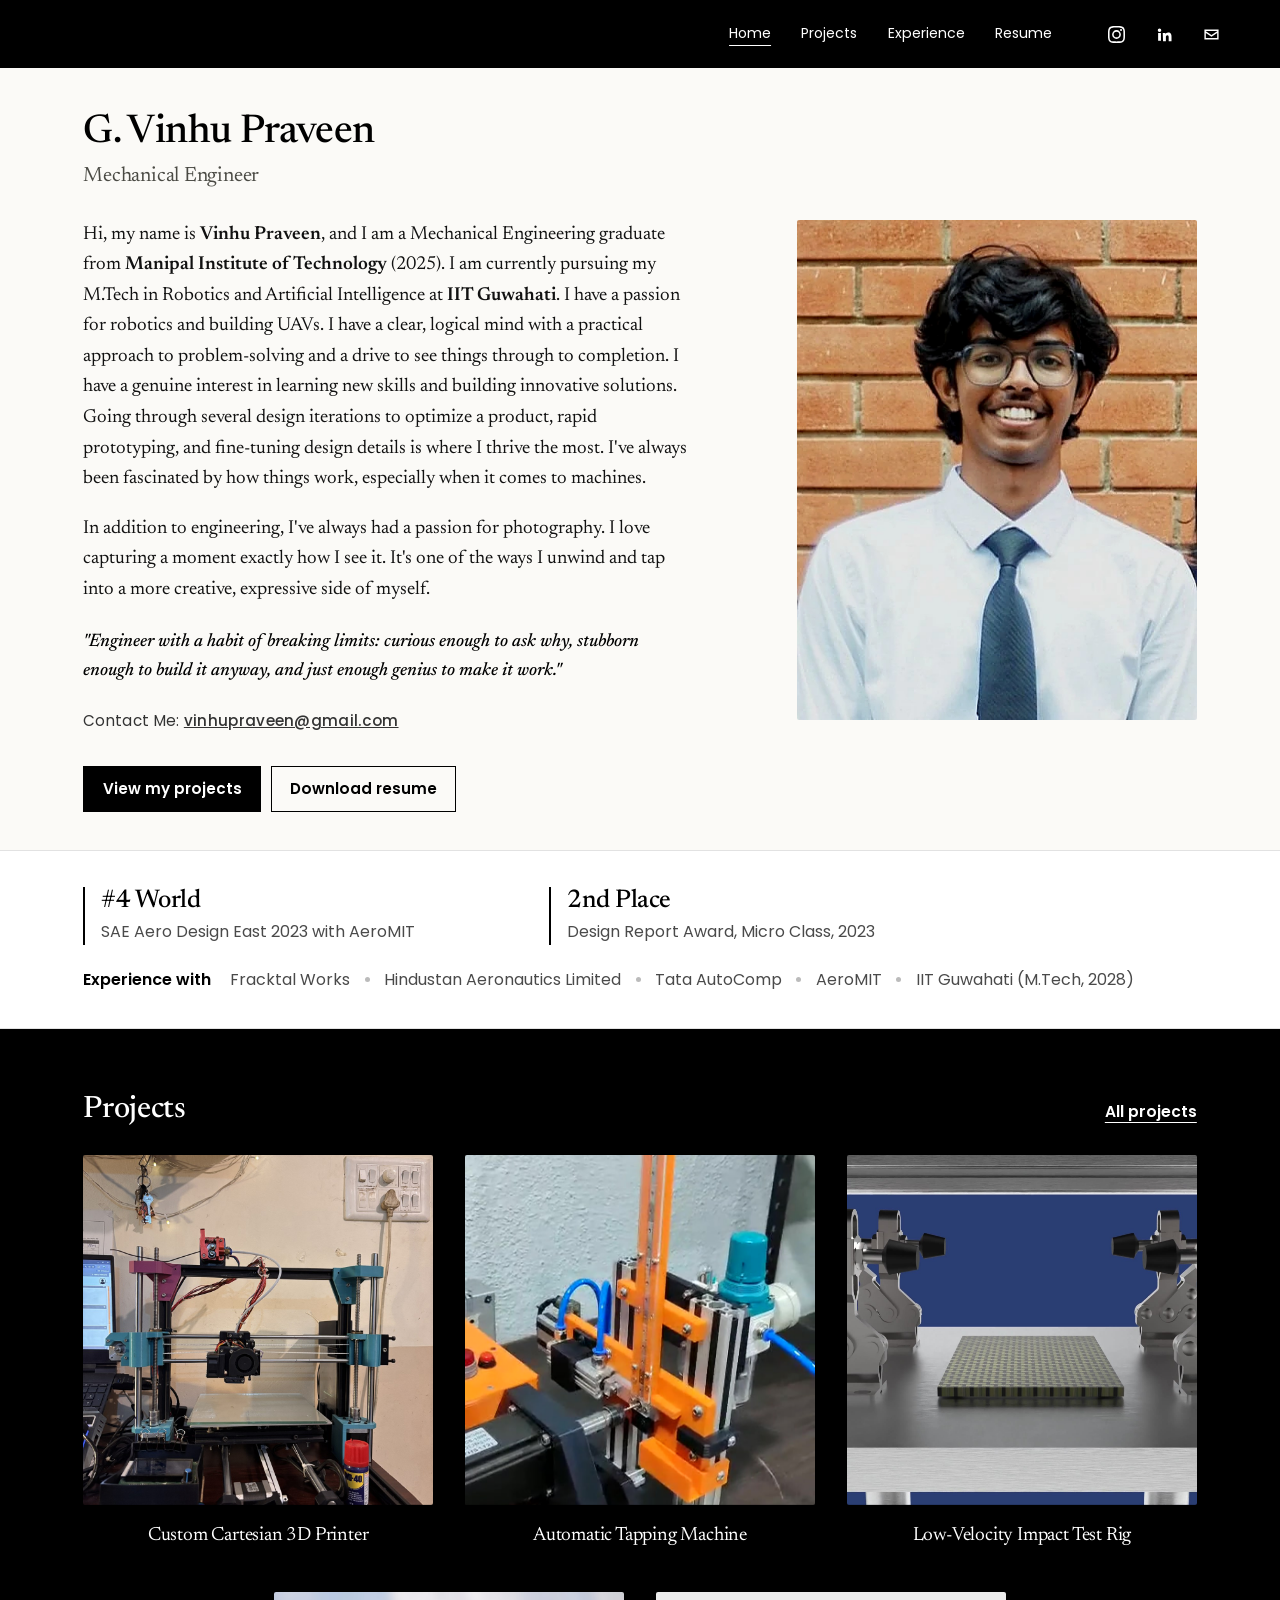
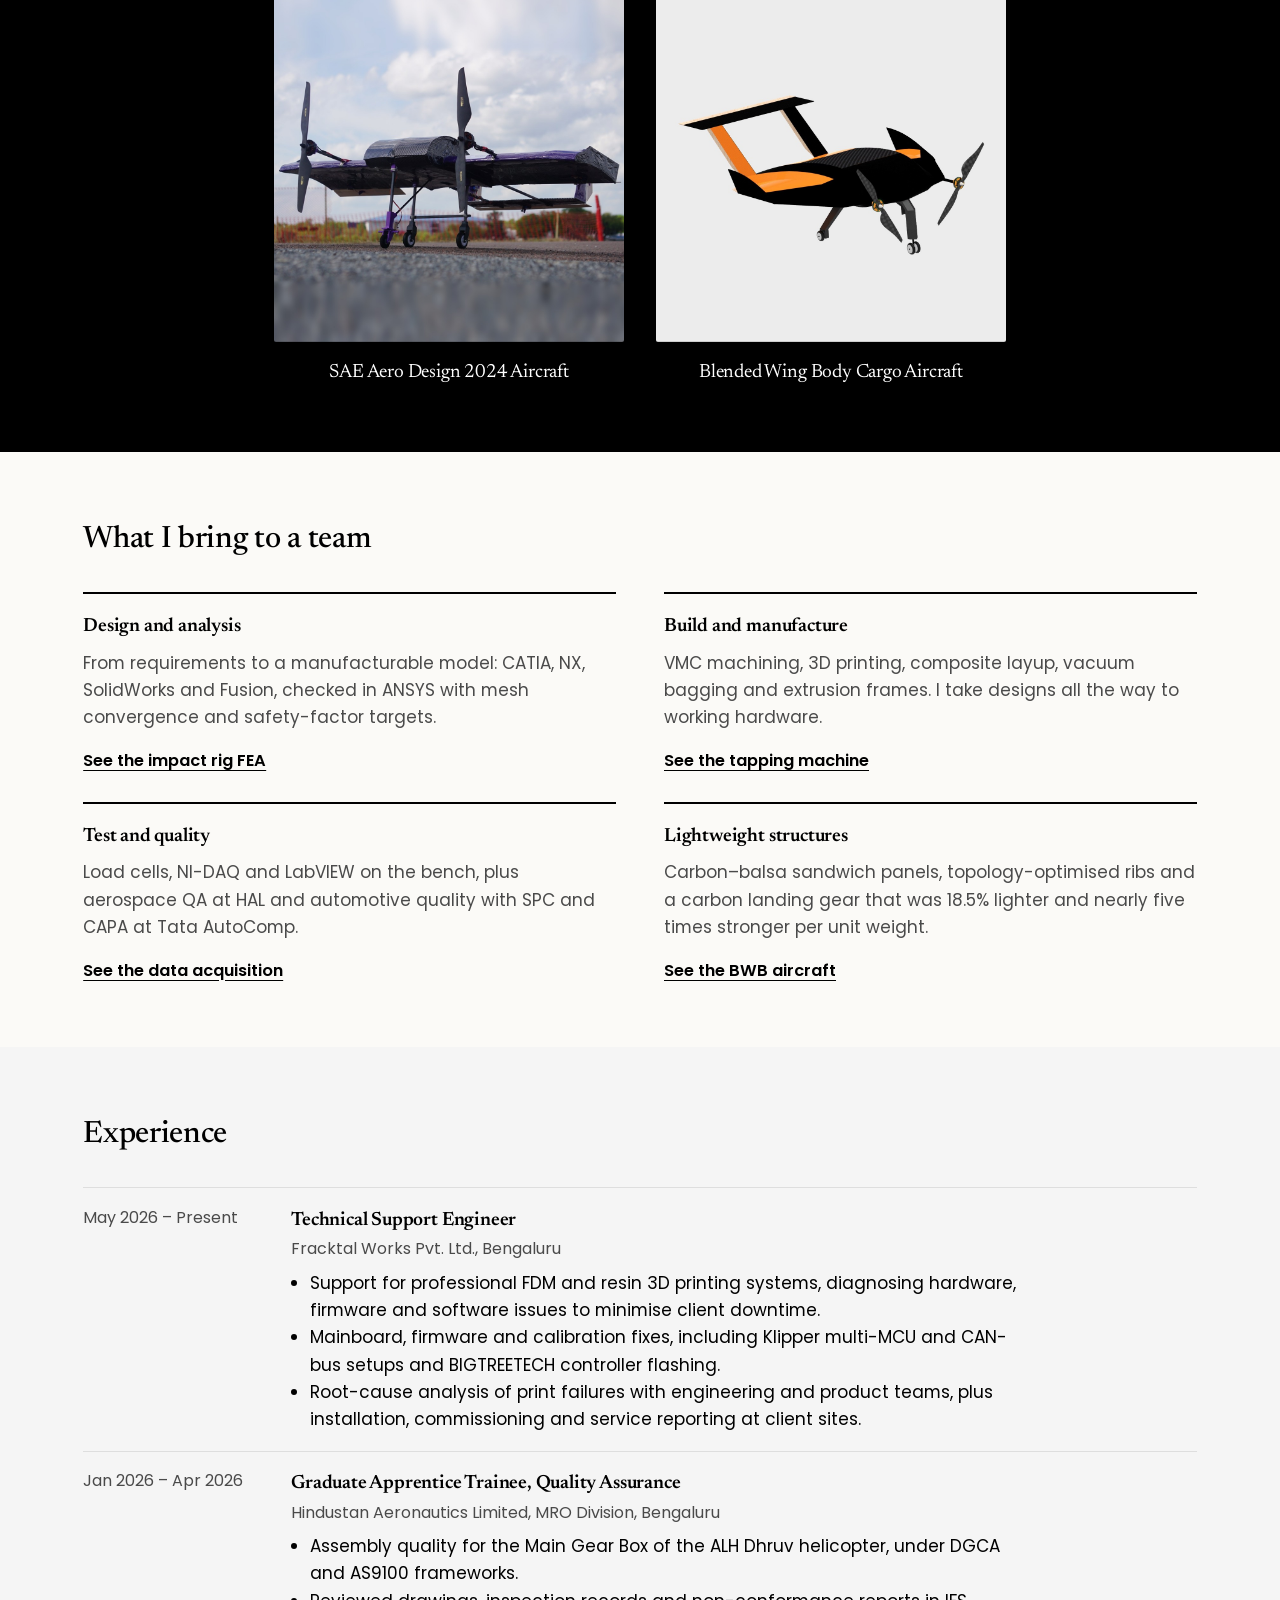
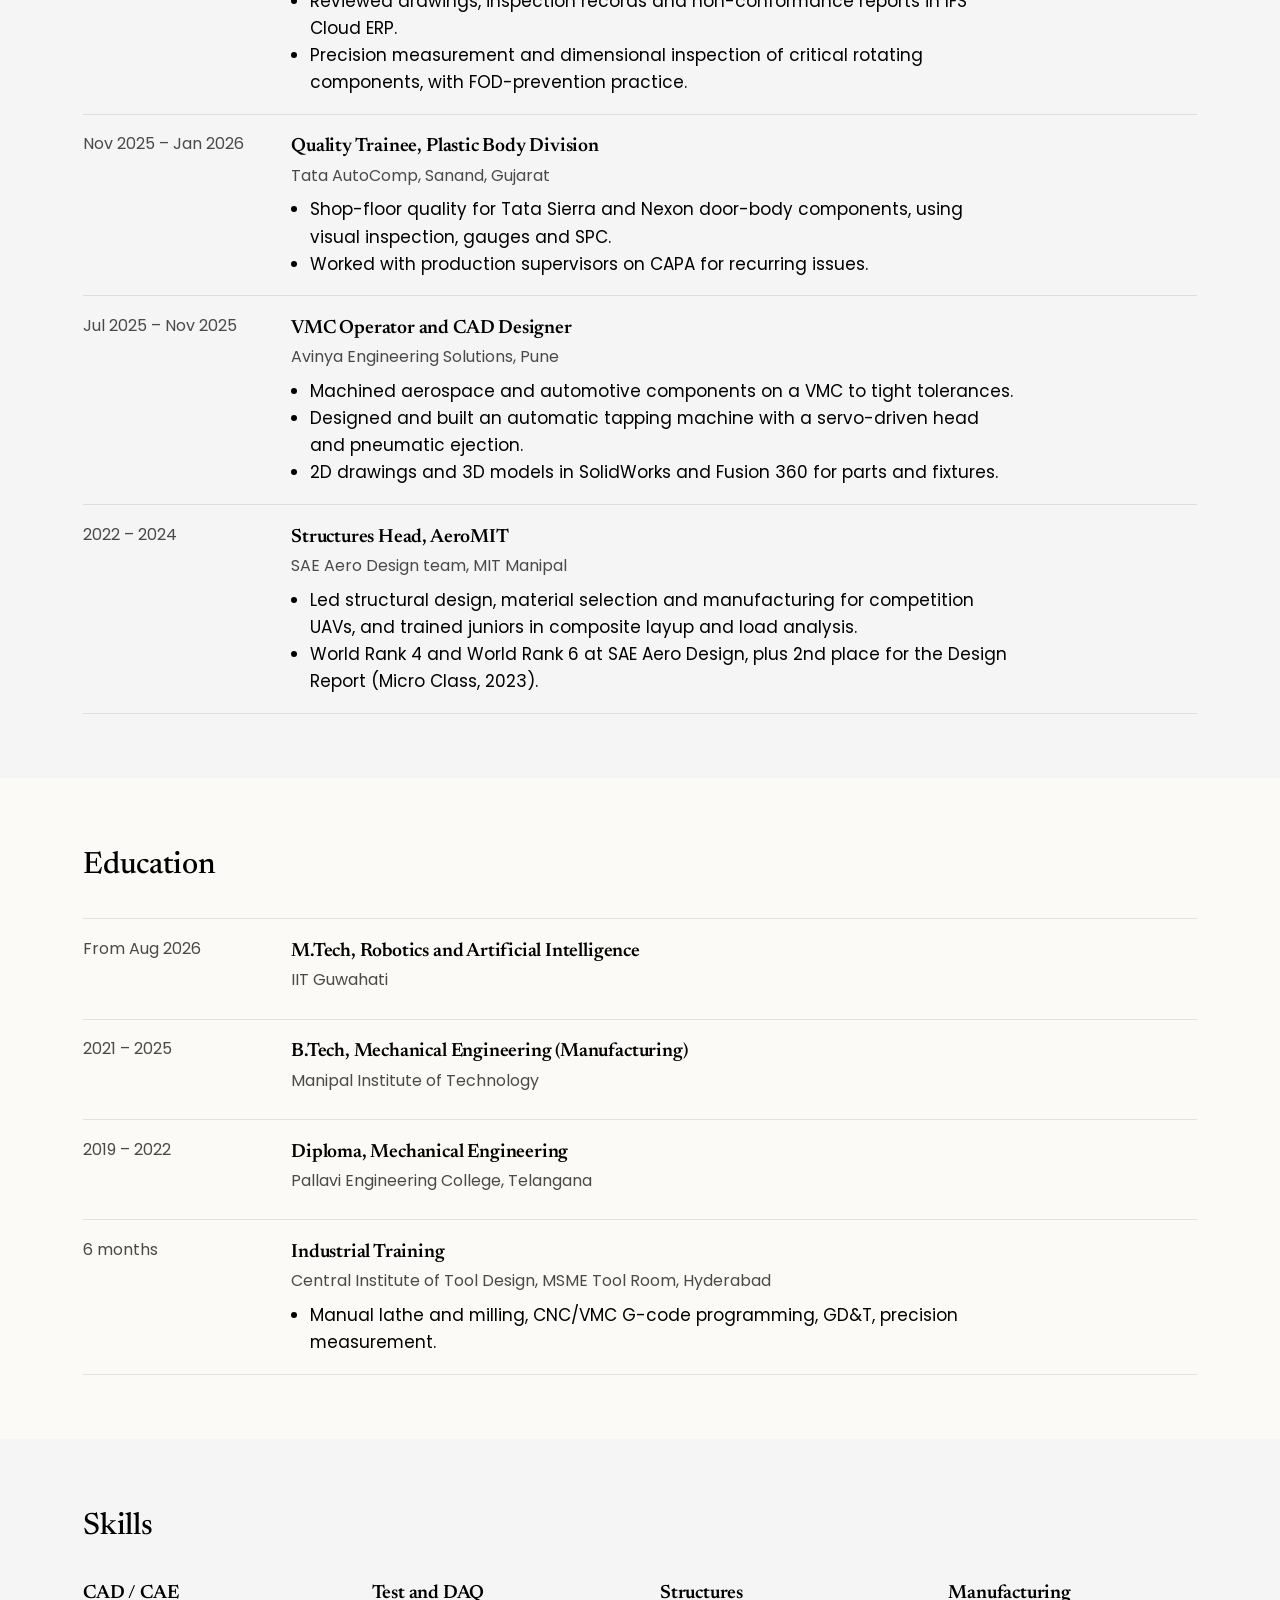
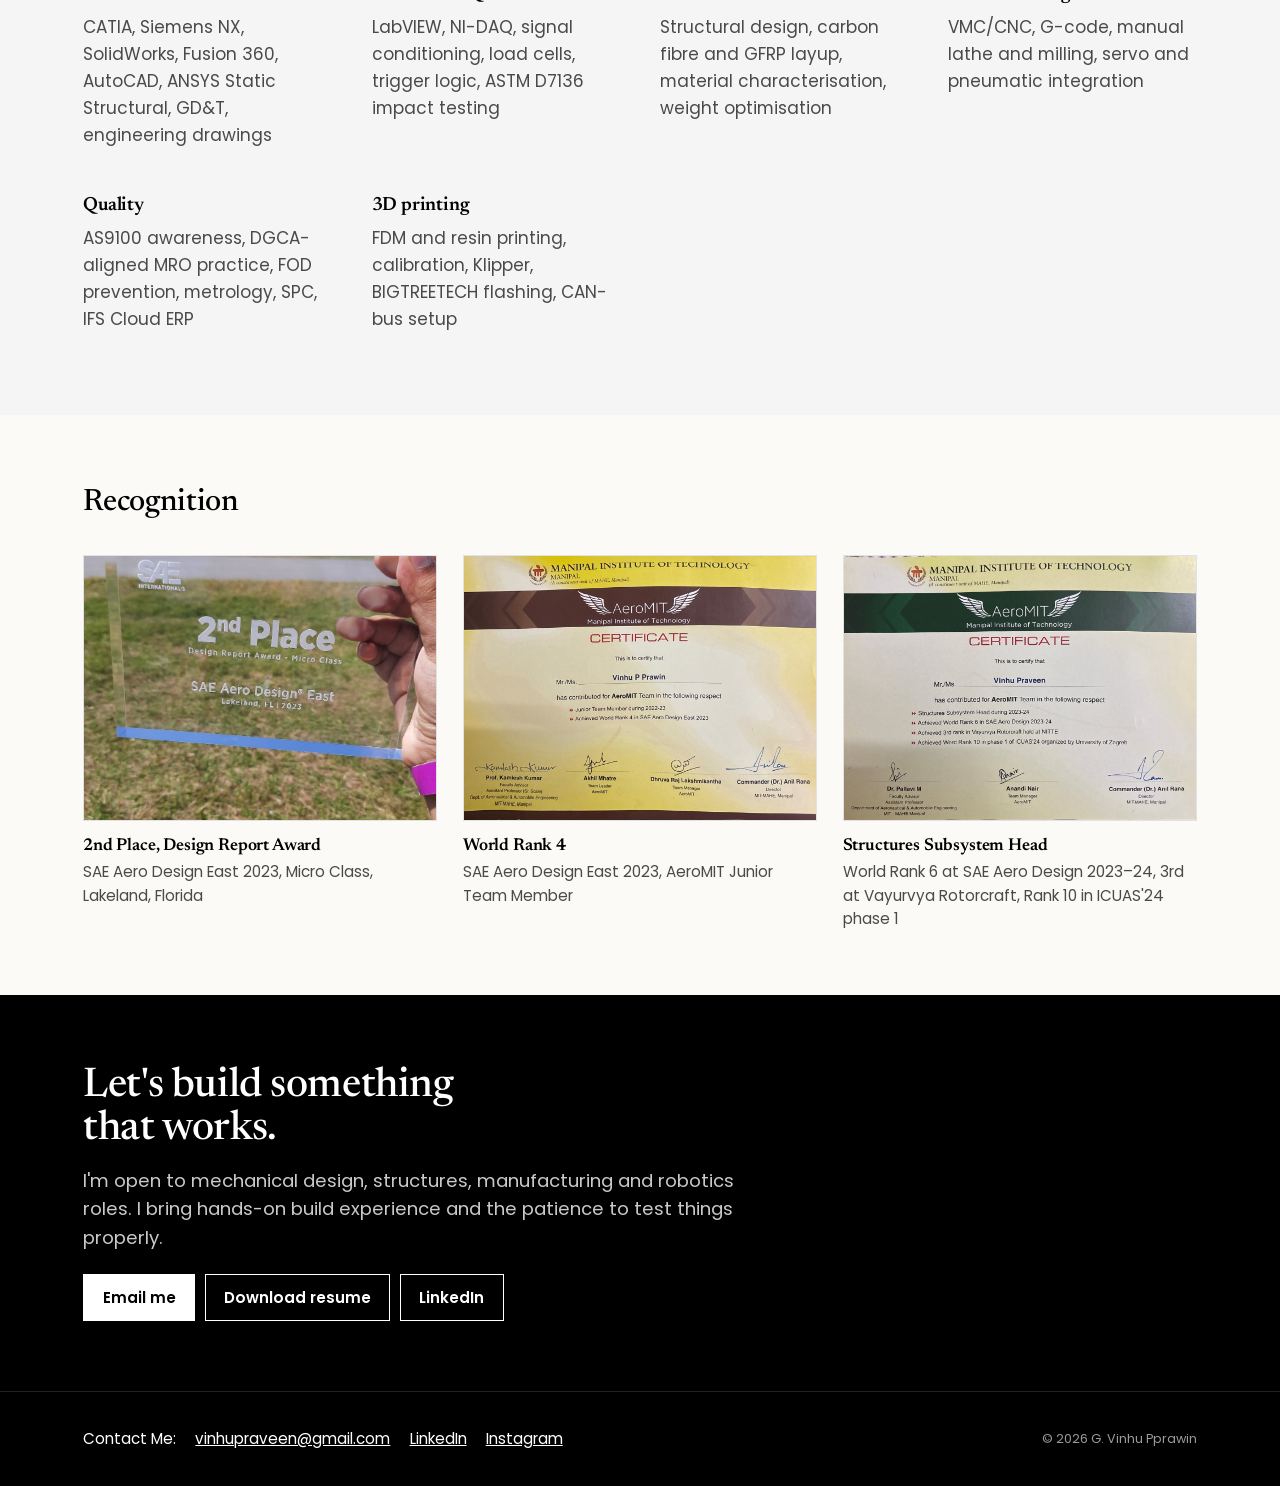
==== commit 6a0e2511: "Correct name spelling from 'Vinhu Pprawin' to 'Vinhu Praveen'" ====
--- a/index.html
+++ b/index.html
@@ -44,7 +44,7 @@
       <p class="role">Mechanical Engineer</p>
     </header>
     <div class="intro-text">
-      <p>Hi, my name is <b>Vinhu Pprawin</b>, and I am a Mechanical Engineering graduate from <b>Manipal Institute of Technology</b> (2025). I am currently pursuing my M.Tech in Robotics and Artificial Intelligence at <b>IIT Guwahati</b>. I have a passion for robotics and building UAVs. I have a clear, logical mind with a practical approach to problem-solving and a drive to see things through to completion. I have a genuine interest in learning new skills and building innovative solutions. Going through several design iterations to optimize a product, rapid prototyping, and fine-tuning design details is where I thrive the most. I've always been fascinated by how things work, especially when it comes to machines.</p>
+      <p>Hi, my name is <b>Vinhu Praveen</b>, and I am a Mechanical Engineering graduate from <b>Manipal Institute of Technology</b> (2025). I am currently pursuing my M.Tech in Robotics and Artificial Intelligence at <b>IIT Guwahati</b>. I have a passion for robotics and building UAVs. I have a clear, logical mind with a practical approach to problem-solving and a drive to see things through to completion. I have a genuine interest in learning new skills and building innovative solutions. Going through several design iterations to optimize a product, rapid prototyping, and fine-tuning design details is where I thrive the most. I've always been fascinated by how things work, especially when it comes to machines.</p>
       <p>In addition to engineering, I've always had a passion for photography. I love capturing a moment exactly how I see it. It's one of the ways I unwind and tap into a more creative, expressive side of myself.</p>
       <p class="quote">"Engineer with a habit of breaking limits: curious enough to ask why, stubborn enough to build it anyway, and just enough genius to make it work."</p>
       <p class="contact-line">Contact Me: <a href="mailto:vinhupraveen@gmail.com">vinhupraveen@gmail.com</a></p>
